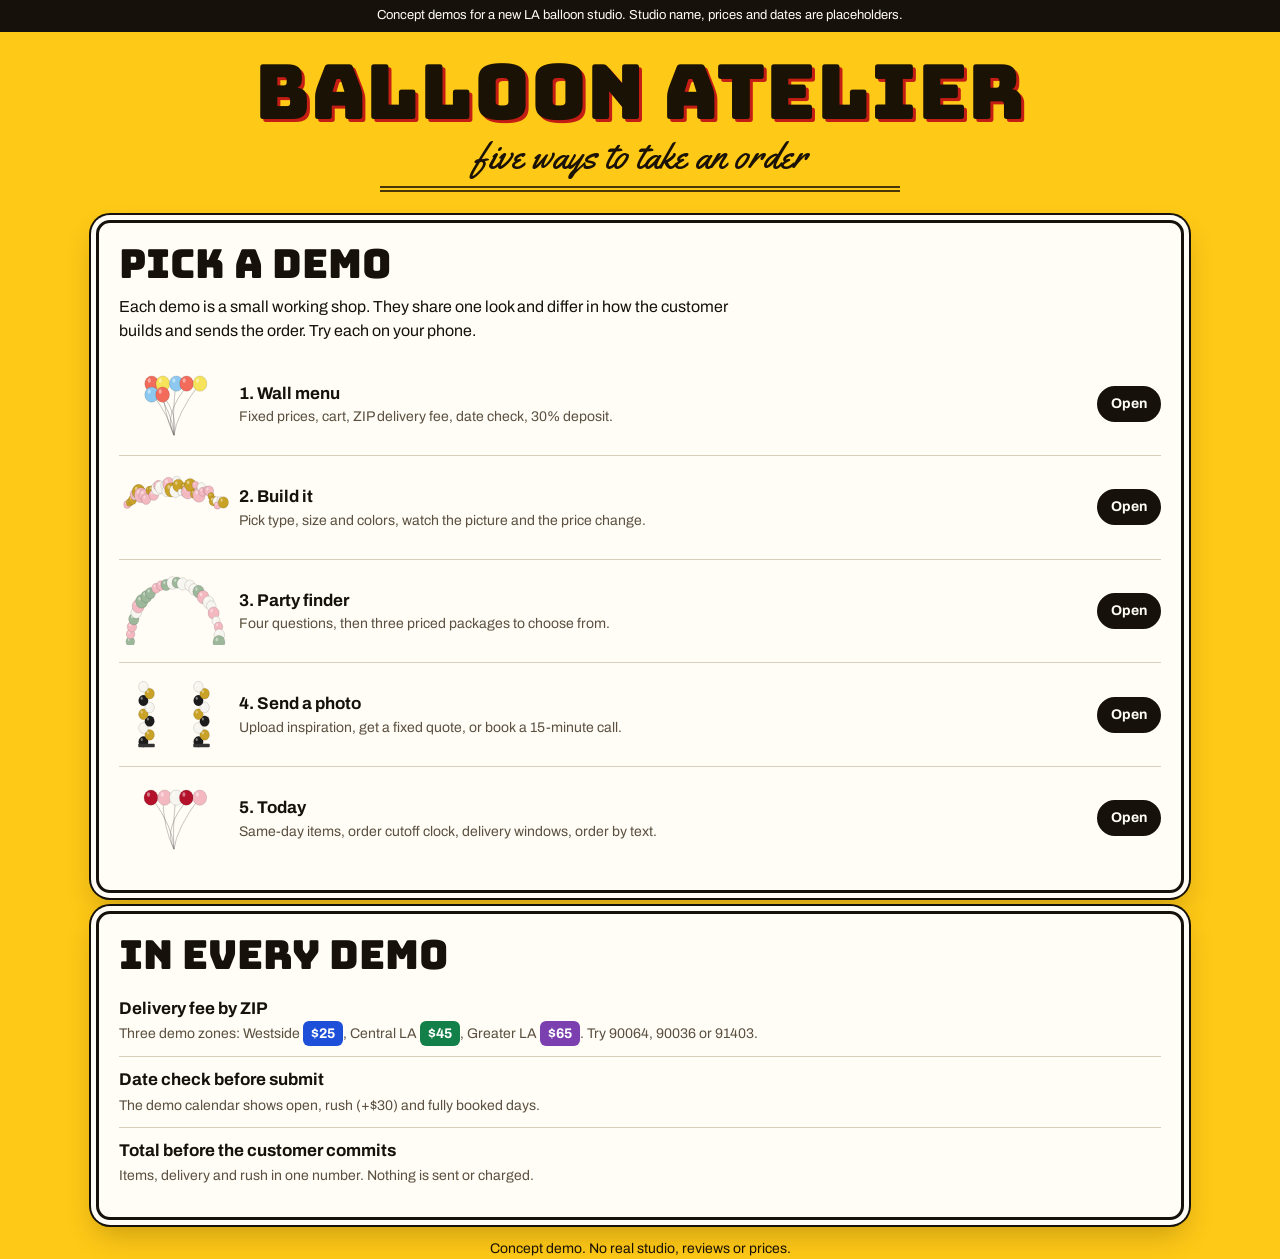
==== index.html @ a4cdf3b9 "Five balloon order-flow concept demos Co-Authored-By: Claude Opus 5.5 <noreply@anthropic.com>" ====
<!doctype html>
<html lang="en">
<head>
<meta charset="utf-8">
<meta name="viewport" content="width=device-width,initial-scale=1">
<meta name="robots" content="noindex">
<title>Balloon Order Demos</title>
<meta name="description" content="Five concept demos of how a Los Angeles balloon studio can take orders online.">
<link rel="preconnect" href="https://fonts.googleapis.com"><link rel="preconnect" href="https://fonts.gstatic.com" crossorigin>
<link href="https://fonts.googleapis.com/css2?family=Archivo:wght@400;600;700;800&family=Bungee&family=Yellowtail&display=swap" rel="stylesheet">
<link rel="stylesheet" href="assets/world.css">
<style>
.demos li{grid-template-columns:110px 1fr auto}
.demos .tagline{display:block;font-size:14px;color:var(--mute)}
@media (max-width:560px){.demos li{grid-template-columns:72px 1fr}.demos li .btn{grid-column:2;justify-self:start}}
.same li{grid-template-columns:1fr}
</style>
</head>
<body>
<div class="demo-strip">Concept demos for a new LA balloon studio. Studio name, prices and dates are placeholders.</div>
<header class="sign wrap">
  <h1 class="name">Balloon Atelier</h1>
  <p class="tag">five ways to take an order</p>
  <div class="pin"></div>
</header>
<main class="wrap">
  <section class="board" aria-labelledby="d">
    <h2 id="d">Pick a demo</h2>
    <p>Each demo is a small working shop. They share one look and differ in how the customer builds and sends the order. Try each on your phone.</p>
    <ul class="menu demos">
      <li><div id="a1" aria-hidden="true"></div><div class="what"><b>1. Wall menu</b><span class="tagline">Fixed prices, cart, ZIP delivery fee, date check, 30% deposit.</span></div><a class="btn small" href="demo1/">Open</a></li>
      <li><div id="a2" aria-hidden="true"></div><div class="what"><b>2. Build it</b><span class="tagline">Pick type, size and colors, watch the picture and the price change.</span></div><a class="btn small" href="demo2/">Open</a></li>
      <li><div id="a3" aria-hidden="true"></div><div class="what"><b>3. Party finder</b><span class="tagline">Four questions, then three priced packages to choose from.</span></div><a class="btn small" href="demo3/">Open</a></li>
      <li><div id="a4" aria-hidden="true"></div><div class="what"><b>4. Send a photo</b><span class="tagline">Upload inspiration, get a fixed quote, or book a 15-minute call.</span></div><a class="btn small" href="demo4/">Open</a></li>
      <li><div id="a5" aria-hidden="true"></div><div class="what"><b>5. Today</b><span class="tagline">Same-day items, order cutoff clock, delivery windows, order by text.</span></div><a class="btn small" href="demo5/">Open</a></li>
    </ul>
  </section>
  <section class="board" aria-labelledby="s">
    <h2 id="s">In every demo</h2>
    <ul class="menu same">
      <li><div class="what"><b>Delivery fee by ZIP</b><span>Three demo zones: Westside <span class="zone z-A">$25</span>, Central LA <span class="zone z-B">$45</span>, Greater LA <span class="zone z-C">$65</span>. Try 90064, 90036 or 91403.</span></div></li>
      <li><div class="what"><b>Date check before submit</b><span>The demo calendar shows open, rush (+$30) and fully booked days.</span></div></li>
      <li><div class="what"><b>Total before the customer commits</b><span>Items, delivery and rush in one number. Nothing is sent or charged.</span></div></li>
    </ul>
  </section>
</main>
<footer class="wrap">Concept demo. No real studio, reviews or prices.</footer>
<script src="assets/shop.js"></script>
<script>
[["a1","bouquet",["Coral","Lemon","Sky"],7],["a2","garland",["Blush","White","Gold"],8],["a3","arch",["Sage","White","Blush"],8],["a4","columns",["Black","Gold","White"],2],["a5","bouquet",["Ruby","Blush","White"],5]].forEach(function (a) { document.getElementById(a[0]).innerHTML = Shop.draw(a[1], a[2], a[3]); });
</script>
</body>
</html>
---- assets/world.css ----
/* Balloon Atelier demos: painted storefront wall */
:root{
  --wall:#ffc917; --wall-ink:#1b1206; --wall-soft:#f2b705;
  --board:#fffdf6; --ink:#16110a; --mute:#5b5040; --rule:#d9cfbd;
  --red:#c41e14; --cobalt:#1d4fd8; --green:#13804a; --plum:#7b3fb0; --gray:#6b6459;
  --shade:#c41e14; --focus:#1d4fd8;
  --sign:"Bungee",Impact,sans-serif; --script:"Yellowtail",cursive; --body:"Archivo",system-ui,sans-serif;
  color-scheme:light;
}
@media (prefers-color-scheme:dark){
  :root{
    --wall:#1d1611; --wall-ink:#ffd84d; --wall-soft:#2a2019;
    --board:#f4eedf; --ink:#16110a; --mute:#574c3c; --rule:#cfc4ae;
    --shade:#8c1710; --focus:#ffd84d;
    color-scheme:dark;
  }
}
*{box-sizing:border-box}
html{-webkit-text-size-adjust:100%}
body{margin:0;background:var(--wall);color:var(--wall-ink);font:16px/1.5 var(--body);overflow-x:hidden}
::selection{background:var(--red);color:#fff}
:focus-visible{outline:3px solid var(--focus);outline-offset:3px;border-radius:4px}
a{color:inherit;text-underline-offset:3px}
img,svg{max-width:100%}
.wrap{max-width:1120px;margin:0 auto;padding:0 16px}

/* demo strip */
.demo-strip{background:var(--ink);color:#fffdf6;font-size:13px;padding:6px 16px;text-align:center}
.demo-strip a{color:#ffd84d}

/* storefront sign band */
.sign{padding:22px 0 10px;text-align:center}
.sign .name{font:400 clamp(34px,8vw,76px)/1 var(--sign);margin:0;letter-spacing:.01em;text-shadow:3px 3px 0 var(--shade)}
.sign .tag{font:400 clamp(24px,5vw,38px)/1 var(--script);margin:6px 0 0}
.sign nav{display:flex;flex-wrap:wrap;justify-content:center;gap:6px 18px;margin-top:14px;font-weight:700;font-size:15px}
.pin{height:6px;margin:12px auto 0;max-width:520px;border-top:2px solid currentColor;border-bottom:2px solid currentColor;opacity:.8}

/* enamel menu board */
.board{color-scheme:light;accent-color:var(--ink);background:var(--board);color:var(--ink);border:3px solid var(--ink);border-radius:14px;box-shadow:0 0 0 5px var(--board),0 0 0 7px var(--ink),0 14px 30px rgba(0,0,0,.22);padding:20px;margin:18px 0}
.board h2,.board h3{font-family:var(--sign);font-weight:400;line-height:1.05;margin:0 0 10px;color:var(--ink)}
.board h2{font-size:clamp(24px,4.6vw,40px)}
.board h3{font-size:20px}
.board p{margin:0 0 10px;max-width:68ch}
.muted{color:var(--mute)}
.small{font-size:14px}

/* menu rows */
.menu{list-style:none;margin:0;padding:0}
.menu li{display:grid;grid-template-columns:1fr auto auto;gap:10px;align-items:center;padding:10px 0;border-bottom:1px solid var(--rule)}
.menu li:last-child{border-bottom:0}
.menu .what b{display:block;font-size:17px}
.menu .what span{font-size:14px;color:var(--mute)}
.price{color:var(--red);font-weight:800;font-variant-numeric:tabular-nums;white-space:nowrap}
.big-price{font:400 clamp(30px,6vw,46px)/1 var(--sign);color:var(--red)}

/* controls */
.btn{appearance:none;border:2px solid var(--ink);background:var(--ink);color:#fffdf6;font:700 16px/1 var(--body);padding:12px 18px;border-radius:999px;cursor:pointer;min-height:44px;text-decoration:none;display:inline-flex;align-items:center;gap:8px}
.btn:hover{background:var(--red);border-color:var(--red)}
.btn.ghost{background:transparent;color:var(--ink)}
.btn.ghost:hover{background:var(--ink);color:#fffdf6}
.btn.small{padding:8px 12px;min-height:36px;font-size:14px}
.btn[disabled]{opacity:.45;cursor:not-allowed;background:var(--ink)}
label{font-weight:700;font-size:14px;display:block;margin-bottom:4px}
input,select,textarea{font:16px/1.3 var(--body);color:var(--ink);background:#fff;border:2px solid var(--ink);border-radius:10px;padding:10px 12px;width:100%;min-height:44px;caret-color:var(--red)}
textarea{min-height:90px}
.field{margin-bottom:14px}
.row{display:flex;flex-wrap:wrap;gap:10px;align-items:flex-end}
.row>.field{flex:1 1 160px}
.chips{display:flex;flex-wrap:wrap;gap:8px}
.chip{border:2px solid var(--ink);background:#fff;color:var(--ink);border-radius:999px;padding:8px 14px;font:700 15px/1 var(--body);cursor:pointer;min-height:40px}
.chip[aria-pressed="true"]{background:var(--ink);color:#fffdf6}
.swatches{display:grid;grid-template-columns:repeat(auto-fill,minmax(64px,1fr));gap:8px}
.swatch{border:2px solid var(--ink);border-radius:10px;background:#fff;padding:6px 4px;cursor:pointer;font:600 12px/1.2 var(--body);color:var(--ink);text-align:center}
.swatch i{display:block;width:30px;height:36px;margin:0 auto 4px;border-radius:50% 50% 48% 48%;border:1px solid rgba(0,0,0,.25)}
.swatch[aria-pressed="true"]{background:var(--ink);color:#fffdf6}

/* zone + date readouts */
.readout{font-size:15px;margin-top:6px;min-height:22px}
.zone{display:inline-block;color:#fff;border-radius:6px;padding:2px 8px;font-weight:700}
.menu .what .zone,.zone{color:#fff}
.z-A{background:var(--cobalt)}.z-B{background:var(--green)}.z-C{background:var(--plum)}.z-X{background:var(--gray)}
.ok{color:var(--green);font-weight:700}.warn{color:#8a5a00;font-weight:700}.bad{color:var(--red);font-weight:700}

/* totals */
.total{display:grid;gap:4px;border-top:2px solid var(--ink);margin-top:12px;padding-top:10px;font-variant-numeric:tabular-nums}
.total div{display:flex;justify-content:space-between;gap:10px}
.total .sum{font-size:20px;font-weight:800}
.total .sum span:last-child{color:var(--red)}

/* layout */
.split{display:grid;gap:18px;grid-template-columns:1fr}
@media (min-width:880px){.split{grid-template-columns:1.25fr 1fr;align-items:start}.split .sticky{position:sticky;top:12px}}
.done{display:none}
.done.show{display:block}
.done h2{color:var(--green)}
footer{padding:20px 0 40px;font-size:14px;text-align:center}
.preview{background:#fff;border:2px dashed var(--rule);border-radius:12px;display:flex;align-items:center;justify-content:center;min-height:200px;padding:10px}
.steps{display:flex;gap:6px;margin-bottom:12px}
.steps span{flex:1;height:6px;border-radius:3px;background:var(--rule)}
.steps span.on{background:var(--ink)}
.hide{display:none!important}
@media (prefers-reduced-motion:no-preference){.pop{animation:pop .35s cubic-bezier(.16,1,.3,1)}@keyframes pop{from{transform:scale(.96);opacity:.6}to{transform:none;opacity:1}}}
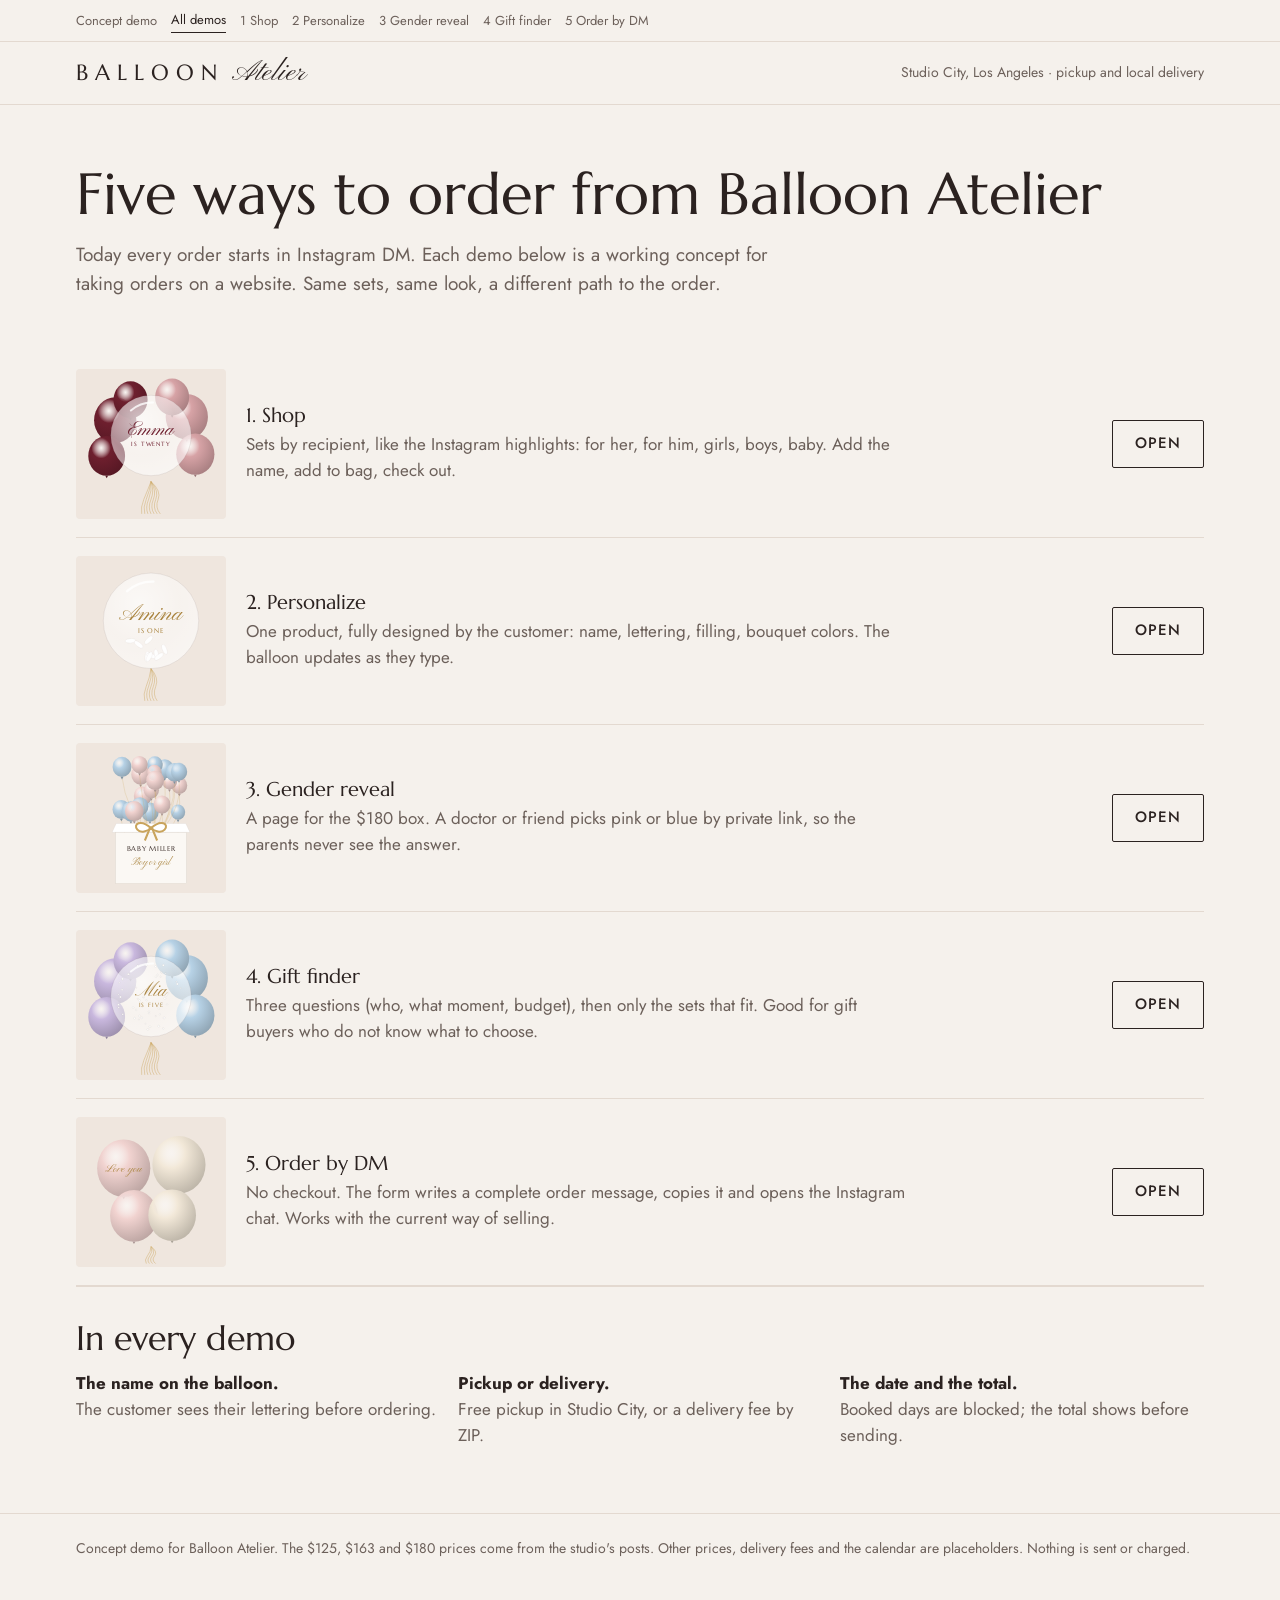
==== commit 3fe13e83: "Rebuild demos around Balloon Atelier's real sets in a neutral look Co-Authored-By: Claude Opus 5.5 <" ====
--- a/index.html
+++ b/index.html
@@ -4,50 +4,50 @@
 <meta charset="utf-8">
 <meta name="viewport" content="width=device-width,initial-scale=1">
 <meta name="robots" content="noindex">
-<title>Balloon Order Demos</title>
-<meta name="description" content="Five concept demos of how a Los Angeles balloon studio can take orders online.">
+<title>Balloon Atelier Demos</title>
+<meta name="description" content="Five concept demos of an online shop for Balloon Atelier, Studio City, Los Angeles.">
 <link rel="preconnect" href="https://fonts.googleapis.com"><link rel="preconnect" href="https://fonts.gstatic.com" crossorigin>
-<link href="https://fonts.googleapis.com/css2?family=Archivo:wght@400;600;700;800&family=Bungee&family=Yellowtail&display=swap" rel="stylesheet">
+<link href="https://fonts.googleapis.com/css2?family=Jost:wght@400;500&family=Marcellus&family=Pinyon+Script&display=swap" rel="stylesheet">
 <link rel="stylesheet" href="assets/world.css">
 <style>
-.demos li{grid-template-columns:110px 1fr auto}
-.demos .tagline{display:block;font-size:14px;color:var(--mute)}
-@media (max-width:560px){.demos li{grid-template-columns:72px 1fr}.demos li .btn{grid-column:2;justify-self:start}}
-.same li{grid-template-columns:1fr}
+.demos{list-style:none;margin:0;padding:0}
+.demos li{display:grid;grid-template-columns:150px 1fr auto;gap:20px;align-items:center;padding:18px 0;border-bottom:1px solid var(--line)}
+.demos .art{aspect-ratio:1/1}
+.demos h3{margin:0 0 4px}
+.demos p{margin:0;color:var(--mute)}
+@media (max-width:640px){.demos li{grid-template-columns:96px 1fr}.demos .btn{grid-column:1/-1}}
 </style>
 </head>
 <body>
-<div class="demo-strip">Concept demos for a new LA balloon studio. Studio name, prices and dates are placeholders.</div>
-<header class="sign wrap">
-  <h1 class="name">Balloon Atelier</h1>
-  <p class="tag">five ways to take an order</p>
-  <div class="pin"></div>
-</header>
 <main class="wrap">
-  <section class="board" aria-labelledby="d">
-    <h2 id="d">Pick a demo</h2>
-    <p>Each demo is a small working shop. They share one look and differ in how the customer builds and sends the order. Try each on your phone.</p>
-    <ul class="menu demos">
-      <li><div id="a1" aria-hidden="true"></div><div class="what"><b>1. Wall menu</b><span class="tagline">Fixed prices, cart, ZIP delivery fee, date check, 30% deposit.</span></div><a class="btn small" href="demo1/">Open</a></li>
-      <li><div id="a2" aria-hidden="true"></div><div class="what"><b>2. Build it</b><span class="tagline">Pick type, size and colors, watch the picture and the price change.</span></div><a class="btn small" href="demo2/">Open</a></li>
-      <li><div id="a3" aria-hidden="true"></div><div class="what"><b>3. Party finder</b><span class="tagline">Four questions, then three priced packages to choose from.</span></div><a class="btn small" href="demo3/">Open</a></li>
-      <li><div id="a4" aria-hidden="true"></div><div class="what"><b>4. Send a photo</b><span class="tagline">Upload inspiration, get a fixed quote, or book a 15-minute call.</span></div><a class="btn small" href="demo4/">Open</a></li>
-      <li><div id="a5" aria-hidden="true"></div><div class="what"><b>5. Today</b><span class="tagline">Same-day items, order cutoff clock, delivery windows, order by text.</span></div><a class="btn small" href="demo5/">Open</a></li>
-    </ul>
+  <section class="hero" style="grid-template-columns:1fr">
+    <div>
+      <h1>Five ways to order from Balloon Atelier</h1>
+      <p class="lead">Today every order starts in Instagram DM. Each demo below is a working concept for taking orders on a website. Same sets, same look, a different path to the order.</p>
+    </div>
   </section>
-  <section class="board" aria-labelledby="s">
-    <h2 id="s">In every demo</h2>
-    <ul class="menu same">
-      <li><div class="what"><b>Delivery fee by ZIP</b><span>Three demo zones: Westside <span class="zone z-A">$25</span>, Central LA <span class="zone z-B">$45</span>, Greater LA <span class="zone z-C">$65</span>. Try 90064, 90036 or 91403.</span></div></li>
-      <li><div class="what"><b>Date check before submit</b><span>The demo calendar shows open, rush (+$30) and fully booked days.</span></div></li>
-      <li><div class="what"><b>Total before the customer commits</b><span>Items, delivery and rush in one number. Nothing is sent or charged.</span></div></li>
-    </ul>
+  <h2 style="position:absolute;width:1px;height:1px;overflow:hidden;clip:rect(0 0 0 0)">The demos</h2>
+  <ul class="demos">
+    <li><div class="art" data-a="signature"></div><div><h2 style="font-size:20px;margin:0 0 4px">1. Shop</h2><p>Sets by recipient, like the Instagram highlights: for her, for him, girls, boys, baby. Add the name, add to bag, check out.</p></div><a class="btn line" href="demo1/">Open</a></li>
+    <li><div class="art" data-a="bubble"></div><div><h2 style="font-size:20px;margin:0 0 4px">2. Personalize</h2><p>One product, fully designed by the customer: name, lettering, filling, bouquet colors. The balloon updates as they type.</p></div><a class="btn line" href="demo2/">Open</a></li>
+    <li><div class="art" data-a="reveal"></div><div><h2 style="font-size:20px;margin:0 0 4px">3. Gender reveal</h2><p>A page for the $180 box. A doctor or friend picks pink or blue by private link, so the parents never see the answer.</p></div><a class="btn line" href="demo3/">Open</a></li>
+    <li><div class="art" data-a="themed"></div><div><h2 style="font-size:20px;margin:0 0 4px">4. Gift finder</h2><p>Three questions (who, what moment, budget), then only the sets that fit. Good for gift buyers who do not know what to choose.</p></div><a class="btn line" href="demo4/">Open</a></li>
+    <li><div class="art" data-a="glass"></div><div><h2 style="font-size:20px;margin:0 0 4px">5. Order by DM</h2><p>No checkout. The form writes a complete order message, copies it and opens the Instagram chat. Works with the current way of selling.</p></div><a class="btn line" href="demo5/">Open</a></li>
+  </ul>
+  <section class="section">
+    <h2>In every demo</h2>
+    <div class="steps">
+      <p><b>The name on the balloon.</b><br><span class="muted">The customer sees their lettering before ordering.</span></p>
+      <p><b>Pickup or delivery.</b><br><span class="muted">Free pickup in Studio City, or a delivery fee by ZIP.</span></p>
+      <p><b>The date and the total.</b><br><span class="muted">Booked days are blocked; the total shows before sending.</span></p>
+    </div>
   </section>
 </main>
-<footer class="wrap">Concept demo. No real studio, reviews or prices.</footer>
 <script src="assets/shop.js"></script>
 <script>
-[["a1","bouquet",["Coral","Lemon","Sky"],7],["a2","garland",["Blush","White","Gold"],8],["a3","arch",["Sage","White","Blush"],8],["a4","columns",["Black","Gold","White"],2],["a5","bouquet",["Ruby","Blush","White"],5]].forEach(function (a) { document.getElementById(a[0]).innerHTML = Shop.draw(a[1], a[2], a[3]); });
+Shop.chrome(0);
+document.querySelector(".logo").href = "./";
+[].forEach.call(document.querySelectorAll("[data-a]"), function (el) { el.innerHTML = Shop.art(Shop.byId(el.dataset.a).art); });
 </script>
 </body>
 </html>
--- a/assets/world.css
+++ b/assets/world.css
@@ -1,102 +1,103 @@
-/* Balloon Atelier demos: painted storefront wall */
+/* Balloon Atelier demos: neutral atelier */
 :root{
-  --wall:#ffc917; --wall-ink:#1b1206; --wall-soft:#f2b705;
-  --board:#fffdf6; --ink:#16110a; --mute:#5b5040; --rule:#d9cfbd;
-  --red:#c41e14; --cobalt:#1d4fd8; --green:#13804a; --plum:#7b3fb0; --gray:#6b6459;
-  --shade:#c41e14; --focus:#1d4fd8;
-  --sign:"Bungee",Impact,sans-serif; --script:"Yellowtail",cursive; --body:"Archivo",system-ui,sans-serif;
+  --bg:#f5f1ec; --surface:#fffdfb; --ink:#2b2220; --mute:#6c605a; --line:#e3d9d0; --soft:#efe6de;
+  --accent:#6e1f2e; --on-accent:#fff; --ok:#3d6b4f; --warn:#8a5a12; --bad:#a3262a;
+  --serif:"Marcellus",Georgia,serif; --script:"Pinyon Script",cursive; --sans:"Jost",system-ui,sans-serif;
   color-scheme:light;
 }
 @media (prefers-color-scheme:dark){
-  :root{
-    --wall:#1d1611; --wall-ink:#ffd84d; --wall-soft:#2a2019;
-    --board:#f4eedf; --ink:#16110a; --mute:#574c3c; --rule:#cfc4ae;
-    --shade:#8c1710; --focus:#ffd84d;
-    color-scheme:dark;
-  }
+  :root{--bg:#1a1514;--surface:#231d1b;--ink:#f1e9e3;--mute:#b6a9a1;--line:#3b322e;--soft:#2c2522;--accent:#e2b1b4;--on-accent:#2b1418;--ok:#8fc4a0;--warn:#e0b26a;--bad:#f09a94;color-scheme:dark}
 }
 *{box-sizing:border-box}
 html{-webkit-text-size-adjust:100%}
-body{margin:0;background:var(--wall);color:var(--wall-ink);font:16px/1.5 var(--body);overflow-x:hidden}
-::selection{background:var(--red);color:#fff}
-:focus-visible{outline:3px solid var(--focus);outline-offset:3px;border-radius:4px}
-a{color:inherit;text-underline-offset:3px}
-img,svg{max-width:100%}
-.wrap{max-width:1120px;margin:0 auto;padding:0 16px}
+body{margin:0;background:var(--bg);color:var(--ink);font:17px/1.55 var(--sans);overflow-x:hidden}
+::selection{background:var(--accent);color:var(--on-accent)}
+:focus-visible{outline:2px solid var(--accent);outline-offset:3px}
+a{color:inherit;text-underline-offset:4px;text-decoration-thickness:1px}
+.wrap{max-width:1160px;margin:0 auto;padding:0 16px}
 
-/* demo strip */
-.demo-strip{background:var(--ink);color:#fffdf6;font-size:13px;padding:6px 16px;text-align:center}
-.demo-strip a{color:#ffd84d}
+/* demo switcher */
+.demo-bar{border-bottom:1px solid var(--line);font-size:13px;color:var(--mute)}
+.demo-bar .wrap{display:flex;flex-wrap:wrap;gap:4px 14px;align-items:center;padding-top:8px;padding-bottom:8px}
+.demo-bar a{text-decoration:none;padding:2px 0}
+.demo-bar a[aria-current]{color:var(--ink);border-bottom:1px solid var(--ink)}
 
-/* storefront sign band */
-.sign{padding:22px 0 10px;text-align:center}
-.sign .name{font:400 clamp(34px,8vw,76px)/1 var(--sign);margin:0;letter-spacing:.01em;text-shadow:3px 3px 0 var(--shade)}
-.sign .tag{font:400 clamp(24px,5vw,38px)/1 var(--script);margin:6px 0 0}
-.sign nav{display:flex;flex-wrap:wrap;justify-content:center;gap:6px 18px;margin-top:14px;font-weight:700;font-size:15px}
-.pin{height:6px;margin:12px auto 0;max-width:520px;border-top:2px solid currentColor;border-bottom:2px solid currentColor;opacity:.8}
+/* header */
+.top{border-bottom:1px solid var(--line)}
+.top .wrap{display:flex;align-items:center;justify-content:space-between;gap:8px 16px;padding-top:16px;padding-bottom:16px;flex-wrap:wrap}
+.logo{display:flex;align-items:baseline;gap:8px;text-decoration:none;line-height:1}
+.logo b{font:400 22px/1 var(--serif);letter-spacing:.32em}
+.logo i{font:400 30px/1 var(--script);font-style:normal}
+.top .meta{font-size:14px;color:var(--mute)}
 
-/* enamel menu board */
-.board{color-scheme:light;accent-color:var(--ink);background:var(--board);color:var(--ink);border:3px solid var(--ink);border-radius:14px;box-shadow:0 0 0 5px var(--board),0 0 0 7px var(--ink),0 14px 30px rgba(0,0,0,.22);padding:20px;margin:18px 0}
-.board h2,.board h3{font-family:var(--sign);font-weight:400;line-height:1.05;margin:0 0 10px;color:var(--ink)}
-.board h2{font-size:clamp(24px,4.6vw,40px)}
-.board h3{font-size:20px}
-.board p{margin:0 0 10px;max-width:68ch}
+/* type */
+h1,h2,h3{font-family:var(--serif);font-weight:400;line-height:1.15;margin:0 0 12px;text-wrap:balance}
+h1{font-size:clamp(32px,5.4vw,58px)}
+h2{font-size:clamp(24px,3.2vw,34px)}
+h3{font-size:20px}
+p{margin:0 0 12px;max-width:66ch}
+.lead{font-size:19px;color:var(--mute)}
 .muted{color:var(--mute)}
 .small{font-size:14px}
 
-/* menu rows */
-.menu{list-style:none;margin:0;padding:0}
-.menu li{display:grid;grid-template-columns:1fr auto auto;gap:10px;align-items:center;padding:10px 0;border-bottom:1px solid var(--rule)}
-.menu li:last-child{border-bottom:0}
-.menu .what b{display:block;font-size:17px}
-.menu .what span{font-size:14px;color:var(--mute)}
-.price{color:var(--red);font-weight:800;font-variant-numeric:tabular-nums;white-space:nowrap}
-.big-price{font:400 clamp(30px,6vw,46px)/1 var(--sign);color:var(--red)}
+/* sections */
+.hero{display:grid;gap:24px;padding:36px 0 28px;align-items:center}
+@media (min-width:900px){.hero{grid-template-columns:1.05fr 1fr;padding:56px 0 40px}}
+.section{padding:32px 0;border-top:1px solid var(--line)}
+.panel{background:var(--surface);border:1px solid var(--line);border-radius:4px;padding:20px}
+.split{display:grid;gap:24px;align-items:start}
+@media (min-width:900px){.split{grid-template-columns:1.1fr 1fr}.sticky{position:sticky;top:16px}}
+
+/* art */
+.art{background:var(--soft);border-radius:4px;display:flex;align-items:center;justify-content:center;aspect-ratio:4/3.4;overflow:hidden}
+.art svg{width:100%;height:100%;display:block}
+
+/* products */
+.grid{display:grid;gap:24px 20px;grid-template-columns:repeat(auto-fill,minmax(230px,1fr))}
+.product{display:flex;flex-direction:column;gap:6px;color:inherit;background:none;border:0;padding:0;text-align:left;font:inherit;cursor:pointer}
+.product .art{aspect-ratio:4/4.4;margin-bottom:6px}
+.product b{font:400 19px/1.25 var(--serif)}
+.product span{font-size:15px;color:var(--mute)}
+.product:hover b{text-decoration:underline;text-underline-offset:4px}
+.price{font-variant-numeric:tabular-nums;white-space:nowrap}
+
+/* tabs */
+.tabs{display:flex;gap:4px 22px;flex-wrap:wrap;border-bottom:1px solid var(--line);margin-bottom:24px}
+.tabs button{background:none;border:0;border-bottom:2px solid transparent;padding:10px 0;font:400 16px var(--sans);color:var(--mute);cursor:pointer;min-height:44px}
+.tabs button[aria-selected="true"]{color:var(--ink);border-bottom-color:var(--ink)}
 
 /* controls */
-.btn{appearance:none;border:2px solid var(--ink);background:var(--ink);color:#fffdf6;font:700 16px/1 var(--body);padding:12px 18px;border-radius:999px;cursor:pointer;min-height:44px;text-decoration:none;display:inline-flex;align-items:center;gap:8px}
-.btn:hover{background:var(--red);border-color:var(--red)}
-.btn.ghost{background:transparent;color:var(--ink)}
-.btn.ghost:hover{background:var(--ink);color:#fffdf6}
-.btn.small{padding:8px 12px;min-height:36px;font-size:14px}
-.btn[disabled]{opacity:.45;cursor:not-allowed;background:var(--ink)}
-label{font-weight:700;font-size:14px;display:block;margin-bottom:4px}
-input,select,textarea{font:16px/1.3 var(--body);color:var(--ink);background:#fff;border:2px solid var(--ink);border-radius:10px;padding:10px 12px;width:100%;min-height:44px;caret-color:var(--red)}
-textarea{min-height:90px}
-.field{margin-bottom:14px}
-.row{display:flex;flex-wrap:wrap;gap:10px;align-items:flex-end}
+.btn{appearance:none;border:1px solid var(--accent);background:var(--accent);color:var(--on-accent);font:500 15px/1 var(--sans);letter-spacing:.06em;text-transform:uppercase;padding:15px 22px;border-radius:2px;cursor:pointer;min-height:48px;text-decoration:none;display:inline-flex;align-items:center;justify-content:center;gap:8px}
+.btn:hover{filter:brightness(1.12)}
+.btn.line{background:transparent;color:var(--ink);border-color:var(--ink)}
+.btn.block{width:100%}
+.field{margin-bottom:16px}
+label,.label{display:block;font-size:13px;letter-spacing:.08em;text-transform:uppercase;color:var(--mute);margin-bottom:6px}
+input,select,textarea{font:16px/1.3 var(--sans);color:var(--ink);background:var(--surface);border:1px solid var(--line);border-bottom-color:var(--mute);border-radius:2px;padding:12px;width:100%;min-height:48px;caret-color:var(--accent)}
+input:focus,select:focus,textarea:focus{border-color:var(--ink);outline:none}
+textarea{min-height:88px}
+.row{display:flex;flex-wrap:wrap;gap:0 12px}
 .row>.field{flex:1 1 160px}
-.chips{display:flex;flex-wrap:wrap;gap:8px}
-.chip{border:2px solid var(--ink);background:#fff;color:var(--ink);border-radius:999px;padding:8px 14px;font:700 15px/1 var(--body);cursor:pointer;min-height:40px}
-.chip[aria-pressed="true"]{background:var(--ink);color:#fffdf6}
-.swatches{display:grid;grid-template-columns:repeat(auto-fill,minmax(64px,1fr));gap:8px}
-.swatch{border:2px solid var(--ink);border-radius:10px;background:#fff;padding:6px 4px;cursor:pointer;font:600 12px/1.2 var(--body);color:var(--ink);text-align:center}
-.swatch i{display:block;width:30px;height:36px;margin:0 auto 4px;border-radius:50% 50% 48% 48%;border:1px solid rgba(0,0,0,.25)}
-.swatch[aria-pressed="true"]{background:var(--ink);color:#fffdf6}
+.opts{display:flex;flex-wrap:wrap;gap:8px}
+.opt{border:1px solid var(--line);background:var(--surface);color:var(--ink);border-radius:2px;padding:10px 14px;font:400 15px/1.25 var(--sans);cursor:pointer;min-height:44px;text-align:left}
+.opt small{display:block;color:var(--mute);font-size:13px}
+.opt[aria-pressed="true"]{border-color:var(--ink);box-shadow:inset 0 0 0 1px var(--ink)}
+.swatches{display:flex;flex-wrap:wrap;gap:10px}
+.sw{width:40px;height:40px;border-radius:50%;border:1px solid rgba(0,0,0,.18);cursor:pointer;padding:0}
+.sw[aria-pressed="true"]{box-shadow:0 0 0 2px var(--bg),0 0 0 3px var(--ink)}
+.readout{font-size:14px;margin-top:6px;min-height:20px}
+.ok{color:var(--ok)}.warn{color:var(--warn)}.bad{color:var(--bad)}
 
-/* zone + date readouts */
-.readout{font-size:15px;margin-top:6px;min-height:22px}
-.zone{display:inline-block;color:#fff;border-radius:6px;padding:2px 8px;font-weight:700}
-.menu .what .zone,.zone{color:#fff}
-.z-A{background:var(--cobalt)}.z-B{background:var(--green)}.z-C{background:var(--plum)}.z-X{background:var(--gray)}
-.ok{color:var(--green);font-weight:700}.warn{color:#8a5a00;font-weight:700}.bad{color:var(--red);font-weight:700}
-
-/* totals */
-.total{display:grid;gap:4px;border-top:2px solid var(--ink);margin-top:12px;padding-top:10px;font-variant-numeric:tabular-nums}
-.total div{display:flex;justify-content:space-between;gap:10px}
-.total .sum{font-size:20px;font-weight:800}
-.total .sum span:last-child{color:var(--red)}
-
-/* layout */
-.split{display:grid;gap:18px;grid-template-columns:1fr}
-@media (min-width:880px){.split{grid-template-columns:1.25fr 1fr;align-items:start}.split .sticky{position:sticky;top:12px}}
-.done{display:none}
-.done.show{display:block}
-.done h2{color:var(--green)}
-footer{padding:20px 0 40px;font-size:14px;text-align:center}
-.preview{background:#fff;border:2px dashed var(--rule);border-radius:12px;display:flex;align-items:center;justify-content:center;min-height:200px;padding:10px}
-.steps{display:flex;gap:6px;margin-bottom:12px}
-.steps span{flex:1;height:6px;border-radius:3px;background:var(--rule)}
-.steps span.on{background:var(--ink)}
+/* summary */
+.sum{border-top:1px solid var(--line);margin-top:14px;padding-top:12px;display:grid;gap:6px;font-variant-numeric:tabular-nums}
+.sum div{display:flex;justify-content:space-between;gap:12px}
+.sum .t{font:400 22px/1.2 var(--serif);padding-top:8px;border-top:1px solid var(--line)}
+.list{list-style:none;margin:0;padding:0}
+.list li{display:flex;justify-content:space-between;align-items:center;gap:12px;padding:12px 0;border-bottom:1px solid var(--line)}
+.steps{display:grid;gap:18px;counter-reset:s}
+@media (min-width:760px){.steps{grid-template-columns:repeat(3,1fr)}}
+.steps p{margin:0}
+.done{display:none}.done.show{display:block}
 .hide{display:none!important}
-@media (prefers-reduced-motion:no-preference){.pop{animation:pop .35s cubic-bezier(.16,1,.3,1)}@keyframes pop{from{transform:scale(.96);opacity:.6}to{transform:none;opacity:1}}}
+footer{border-top:1px solid var(--line);padding:24px 0 40px;font-size:14px;color:var(--mute);margin-top:32px}
+@media (prefers-reduced-motion:no-preference){.fade{animation:fade .5s cubic-bezier(.16,1,.3,1)}@keyframes fade{from{opacity:0;transform:translateY(6px)}to{opacity:1;transform:none}}}
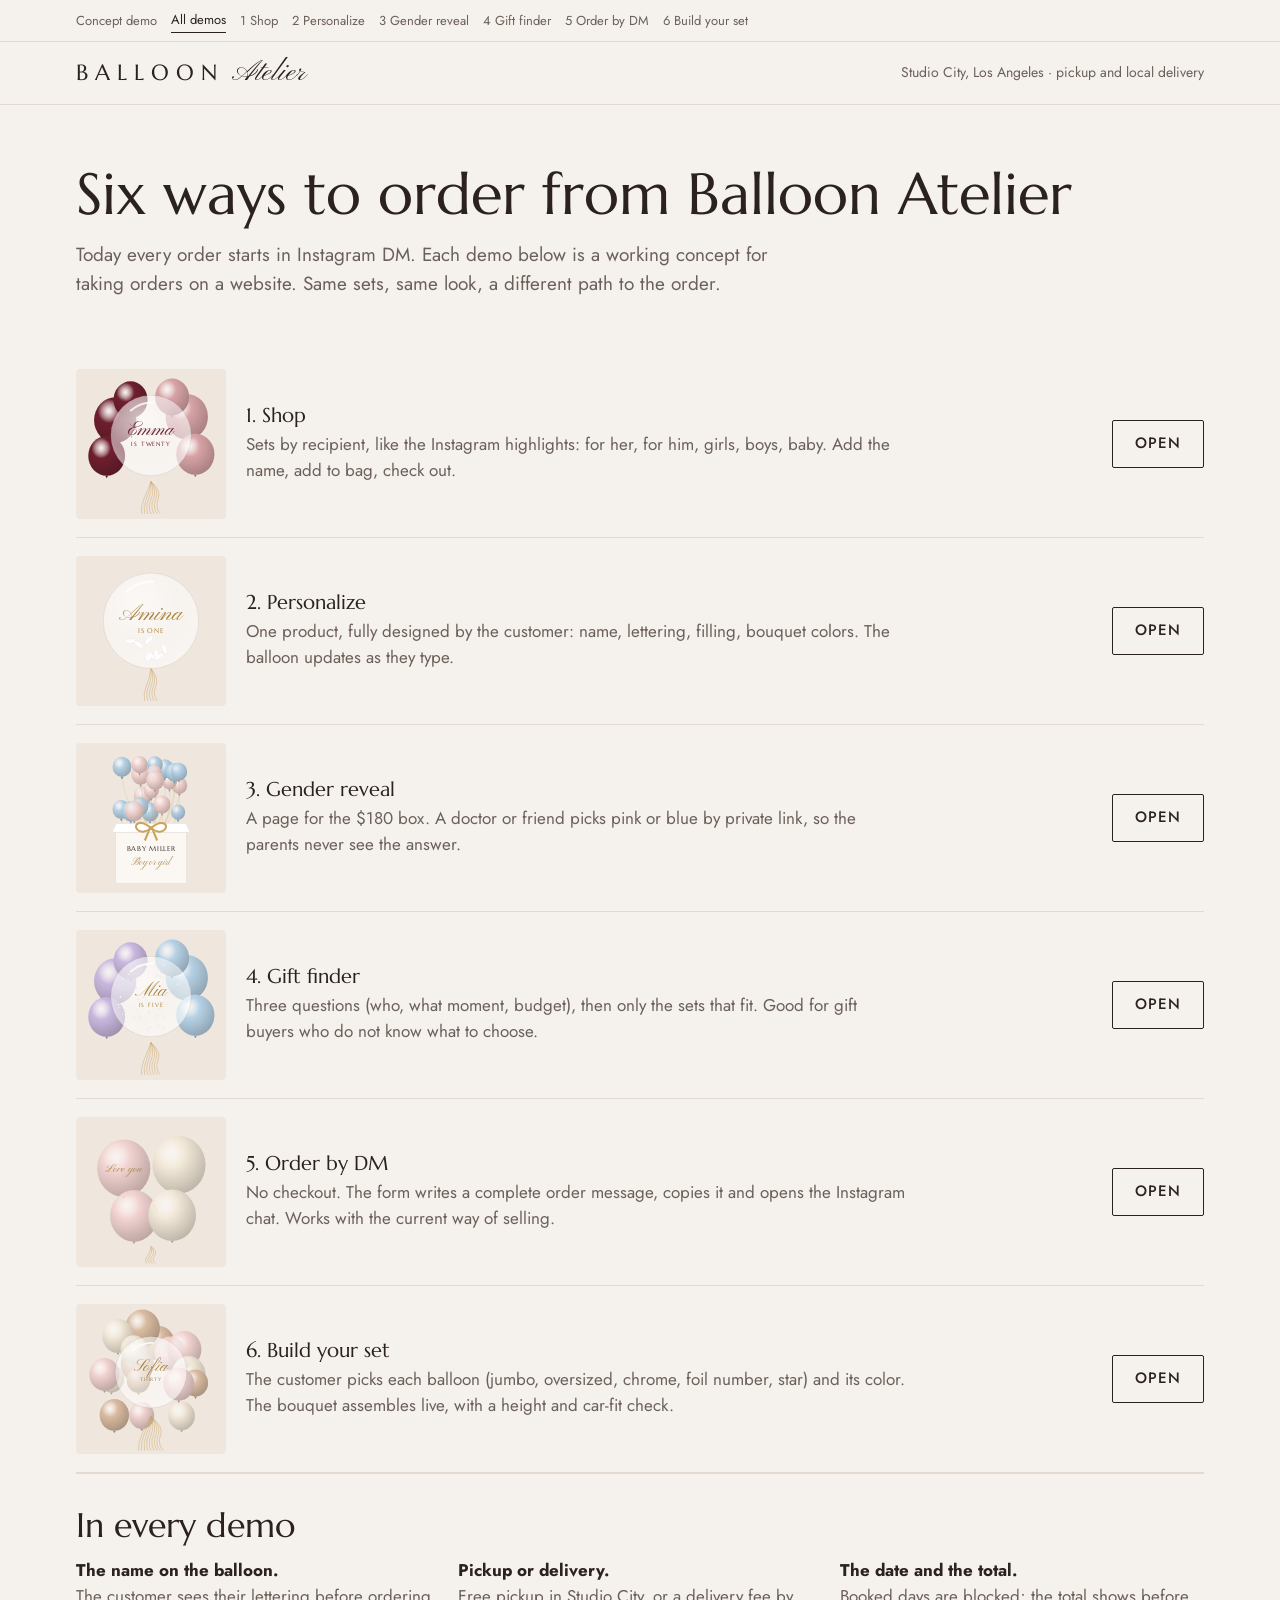
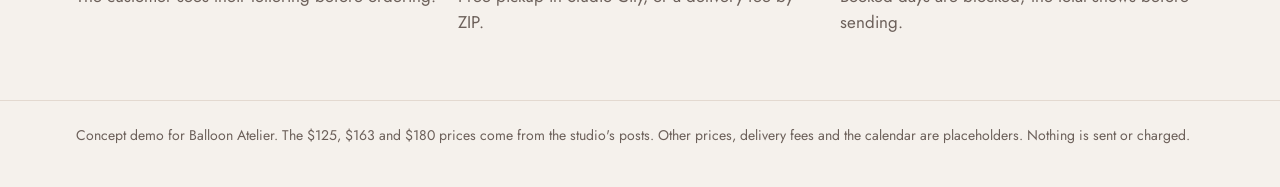
==== commit bf7fd388: "Add demo 6: build-your-own-set constructor Co-Authored-By: Claude Opus 5.5 <noreply@anthropic.com>" ====
--- a/index.html
+++ b/index.html
@@ -5,7 +5,7 @@
 <meta name="viewport" content="width=device-width,initial-scale=1">
 <meta name="robots" content="noindex">
 <title>Balloon Atelier Demos</title>
-<meta name="description" content="Five concept demos of an online shop for Balloon Atelier, Studio City, Los Angeles.">
+<meta name="description" content="Six concept demos of an online shop for Balloon Atelier, Studio City, Los Angeles.">
 <link rel="preconnect" href="https://fonts.googleapis.com"><link rel="preconnect" href="https://fonts.gstatic.com" crossorigin>
 <link href="https://fonts.googleapis.com/css2?family=Jost:wght@400;500&family=Marcellus&family=Pinyon+Script&display=swap" rel="stylesheet">
 <link rel="stylesheet" href="assets/world.css">
@@ -22,7 +22,7 @@
 <main class="wrap">
   <section class="hero" style="grid-template-columns:1fr">
     <div>
-      <h1>Five ways to order from Balloon Atelier</h1>
+      <h1>Six ways to order from Balloon Atelier</h1>
       <p class="lead">Today every order starts in Instagram DM. Each demo below is a working concept for taking orders on a website. Same sets, same look, a different path to the order.</p>
     </div>
   </section>
@@ -33,6 +33,7 @@
     <li><div class="art" data-a="reveal"></div><div><h2 style="font-size:20px;margin:0 0 4px">3. Gender reveal</h2><p>A page for the $180 box. A doctor or friend picks pink or blue by private link, so the parents never see the answer.</p></div><a class="btn line" href="demo3/">Open</a></li>
     <li><div class="art" data-a="themed"></div><div><h2 style="font-size:20px;margin:0 0 4px">4. Gift finder</h2><p>Three questions (who, what moment, budget), then only the sets that fit. Good for gift buyers who do not know what to choose.</p></div><a class="btn line" href="demo4/">Open</a></li>
     <li><div class="art" data-a="glass"></div><div><h2 style="font-size:20px;margin:0 0 4px">5. Order by DM</h2><p>No checkout. The form writes a complete order message, copies it and opens the Instagram chat. Works with the current way of selling.</p></div><a class="btn line" href="demo5/">Open</a></li>
+    <li><div class="art" data-a="statement"></div><div><h2 style="font-size:20px;margin:0 0 4px">6. Build your set</h2><p>The customer picks each balloon (jumbo, oversized, chrome, foil number, star) and its color. The bouquet assembles live, with a height and car-fit check.</p></div><a class="btn line" href="demo6/">Open</a></li>
   </ul>
   <section class="section">
     <h2>In every demo</h2>
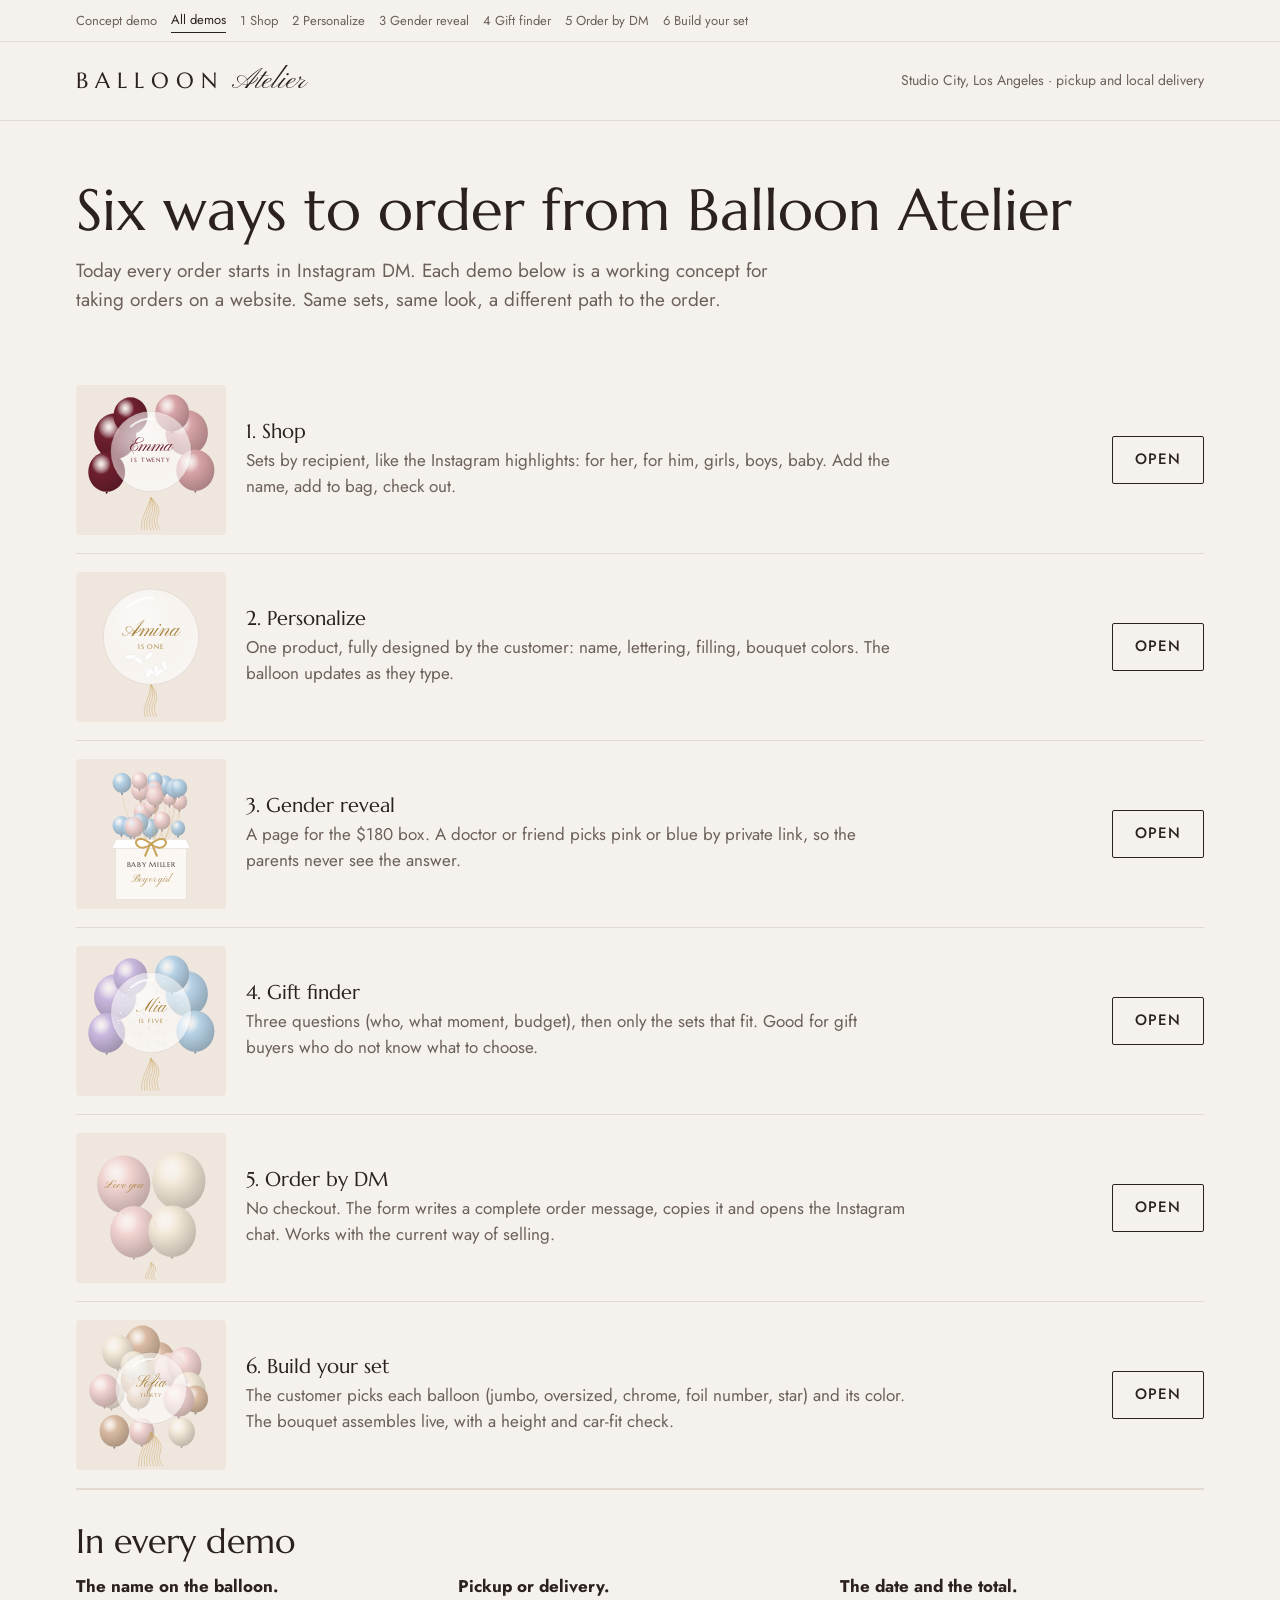
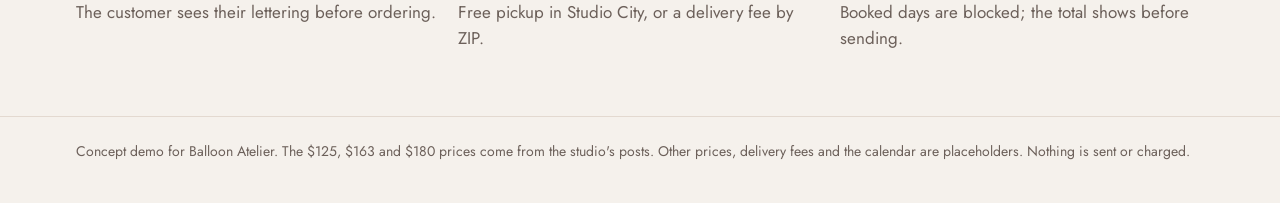
==== commit 3aaec12a: "Version asset URLs so browsers fetch the fixed files Co-Authored-By: Claude Opus 5.5 <noreply@anthro" ====
--- a/index.html
+++ b/index.html
@@ -8,7 +8,7 @@
 <meta name="description" content="Six concept demos of an online shop for Balloon Atelier, Studio City, Los Angeles.">
 <link rel="preconnect" href="https://fonts.googleapis.com"><link rel="preconnect" href="https://fonts.gstatic.com" crossorigin>
 <link href="https://fonts.googleapis.com/css2?family=Jost:wght@400;500&family=Marcellus&family=Pinyon+Script&display=swap" rel="stylesheet">
-<link rel="stylesheet" href="assets/world.css">
+<link rel="stylesheet" href="assets/world.css?v=4">
 <style>
 .demos{list-style:none;margin:0;padding:0}
 .demos li{display:grid;grid-template-columns:150px 1fr auto;gap:20px;align-items:center;padding:18px 0;border-bottom:1px solid var(--line)}
@@ -44,7 +44,7 @@
     </div>
   </section>
 </main>
-<script src="assets/shop.js"></script>
+<script src="assets/shop.js?v=4"></script>
 <script>
 Shop.chrome(0);
 document.querySelector(".logo").href = "./";
--- a/assets/world.css
+++ b/assets/world.css
@@ -25,7 +25,7 @@
 /* header */
 .top{border-bottom:1px solid var(--line)}
 .top .wrap{display:flex;align-items:center;justify-content:space-between;gap:8px 16px;padding-top:16px;padding-bottom:16px;flex-wrap:wrap}
-.logo{display:flex;align-items:baseline;gap:8px;text-decoration:none;line-height:1}
+.logo{display:flex;align-items:baseline;gap:8px;text-decoration:none;line-height:1;padding:8px 0}
 .logo b{font:400 22px/1 var(--serif);letter-spacing:.32em}
 .logo i{font:400 30px/1 var(--script);font-style:normal}
 .top .meta{font-size:14px;color:var(--mute)}
@@ -63,7 +63,7 @@
 
 /* tabs */
 .tabs{display:flex;gap:4px 22px;flex-wrap:wrap;border-bottom:1px solid var(--line);margin-bottom:24px}
-.tabs button{background:none;border:0;border-bottom:2px solid transparent;padding:10px 0;font:400 16px var(--sans);color:var(--mute);cursor:pointer;min-height:44px}
+.tabs button{background:none;border:0;border-bottom:2px solid transparent;padding:10px 4px;min-width:44px;font:400 16px var(--sans);color:var(--mute);cursor:pointer;min-height:44px}
 .tabs button[aria-selected="true"]{color:var(--ink);border-bottom-color:var(--ink)}
 
 /* controls */
@@ -74,8 +74,11 @@
 .field{margin-bottom:16px}
 label,.label{display:block;font-size:13px;letter-spacing:.08em;text-transform:uppercase;color:var(--mute);margin-bottom:6px}
 input,select,textarea{font:16px/1.3 var(--sans);color:var(--ink);background:var(--surface);border:1px solid var(--line);border-bottom-color:var(--mute);border-radius:2px;padding:12px;width:100%;min-height:48px;caret-color:var(--accent)}
-input:focus,select:focus,textarea:focus{border-color:var(--ink);outline:none}
+input:focus,select:focus,textarea:focus{border-color:var(--ink)}
+select{-webkit-appearance:none;appearance:none;padding-right:40px;background-image:url("data:image/svg+xml,%3Csvg xmlns='http://www.w3.org/2000/svg' width='12' height='8'%3E%3Cpath d='M1 1l5 5 5-5' stroke='%236c605a' stroke-width='1.5' fill='none'/%3E%3C/svg%3E");background-repeat:no-repeat;background-position:right 14px center}
 textarea{min-height:88px}
+/* Safari draws an empty date as today's date; dim it until a date is chosen (date inputs are required). */
+input[type=date]:invalid::-webkit-datetime-edit{color:var(--mute);opacity:.55}
 .row{display:flex;flex-wrap:wrap;gap:0 12px}
 .row>.field{flex:1 1 160px}
 .opts{display:flex;flex-wrap:wrap;gap:8px}
